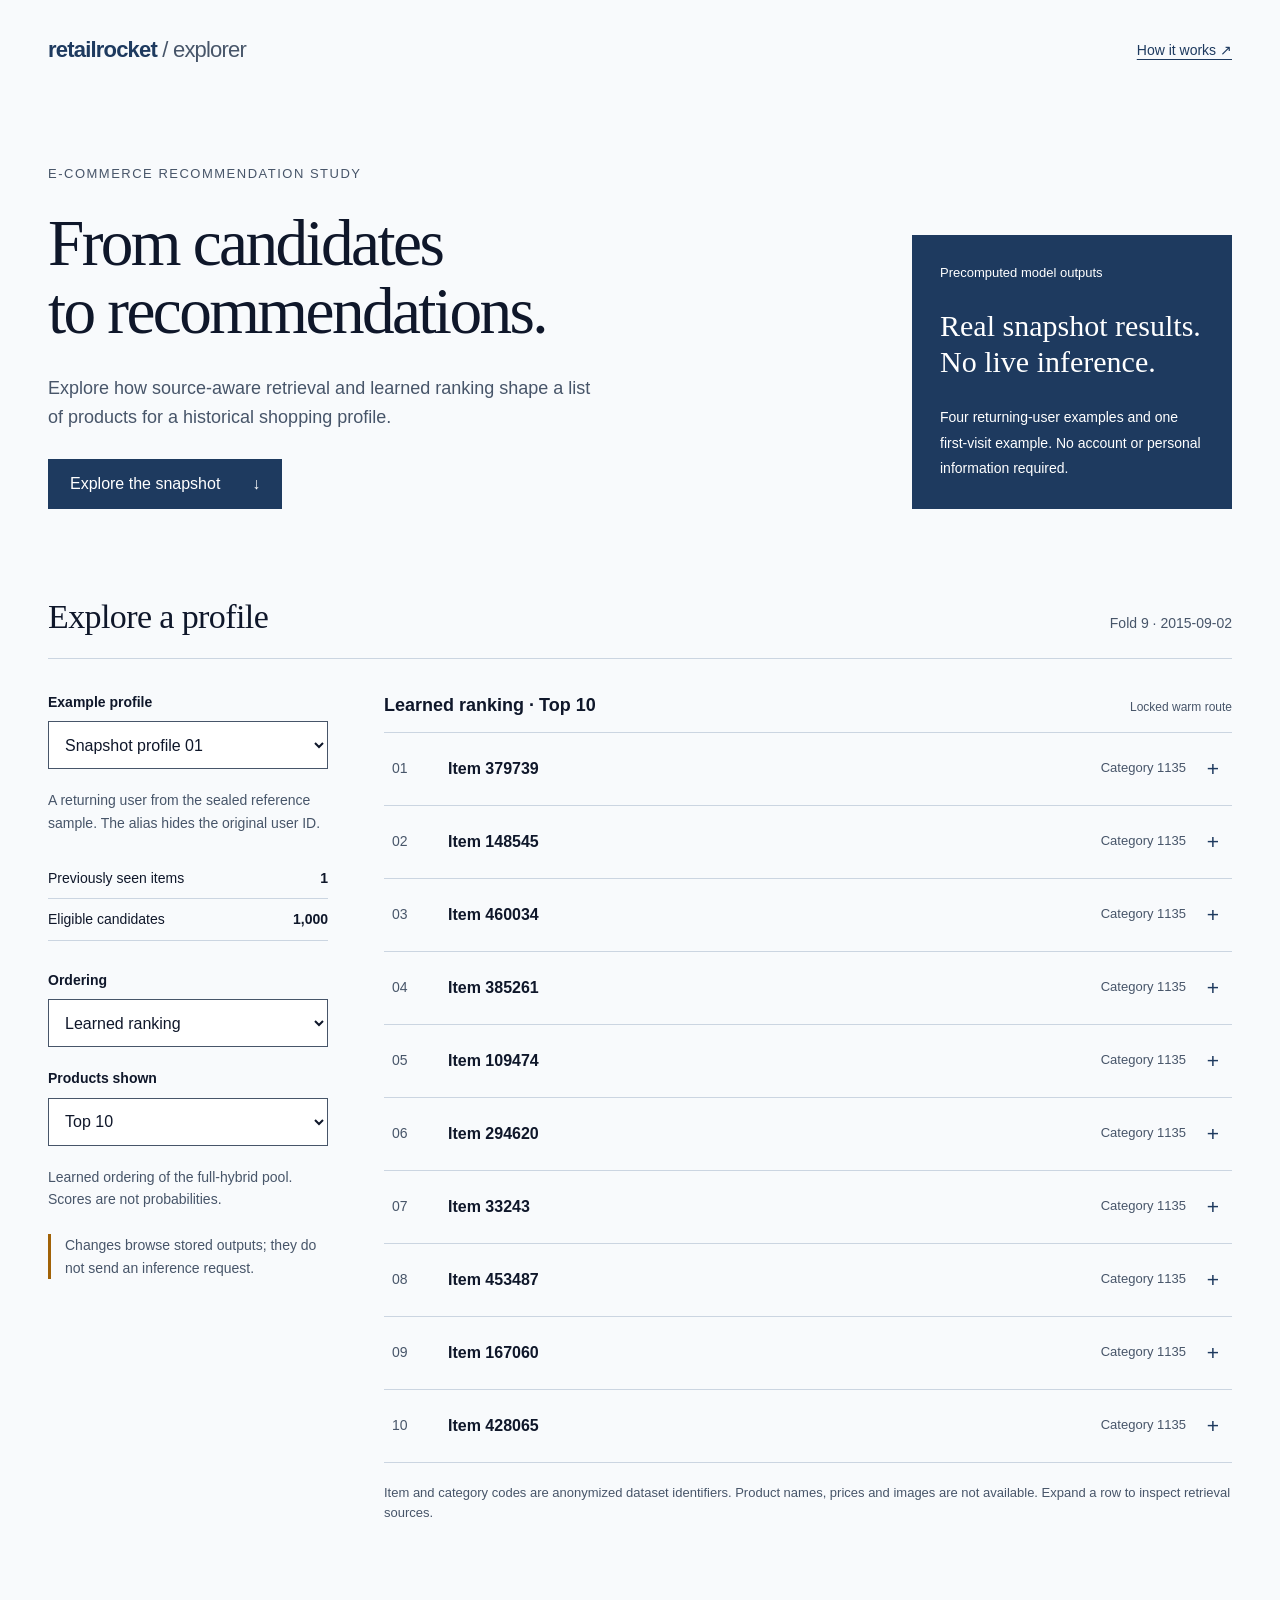
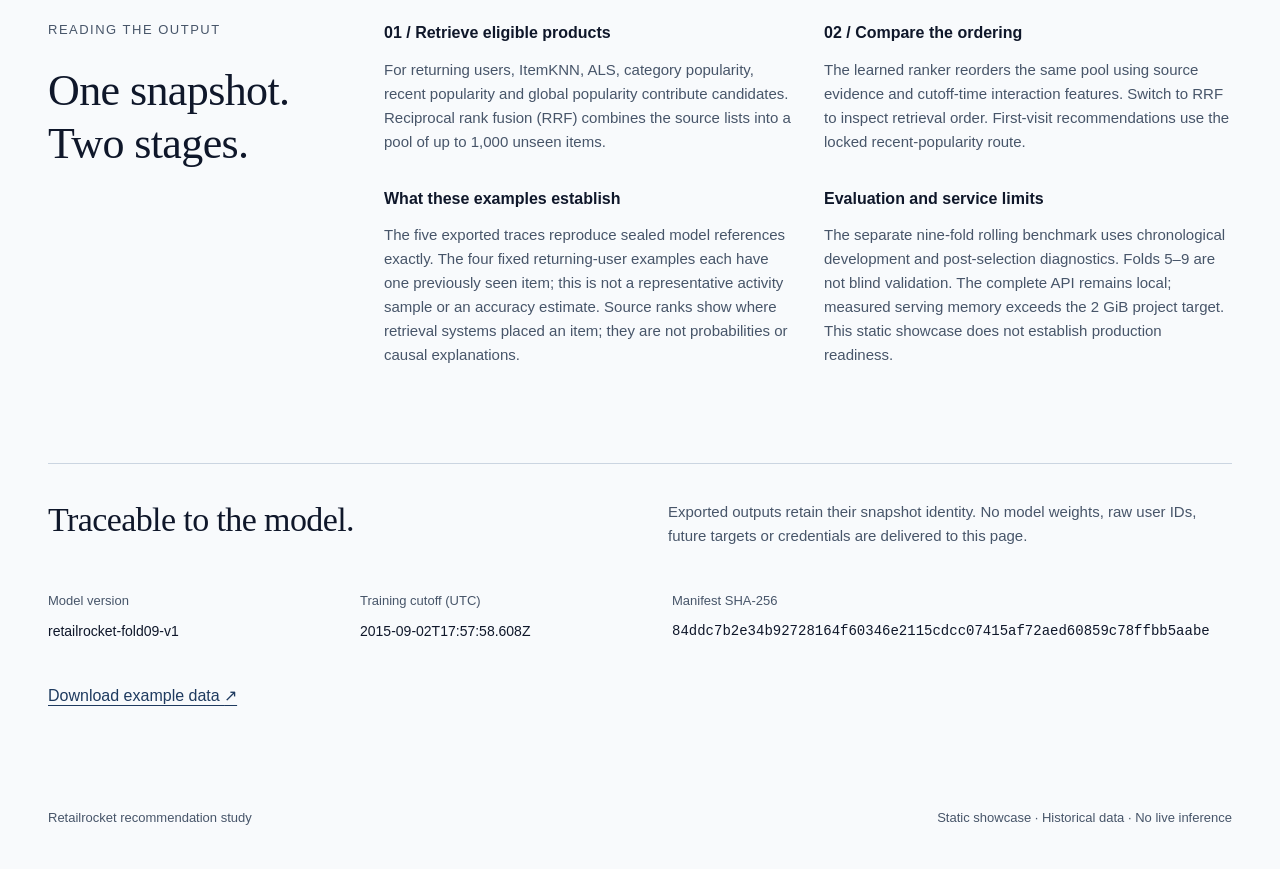
==== demo/index.html @ e58ef5b0 "feat: add local recommendation explorer" ====
<!doctype html>
<html lang="en">
<head>
  <meta charset="utf-8">
  <meta name="viewport" content="width=device-width, initial-scale=1">
  <meta name="description" content="Explore verified Retailrocket recommendation outputs, candidate sources and learned ranking on a historical model snapshot.">
  <meta name="referrer" content="no-referrer">
  <meta http-equiv="Content-Security-Policy" content="default-src 'none'; script-src 'self'; style-src 'self'; connect-src 'self'; img-src 'self'; base-uri 'none'; form-action 'none'">
  <title>Retailrocket — Recommendation explorer</title>
  <link rel="icon" href="favicon.svg" type="image/svg+xml">
  <link rel="stylesheet" href="styles.css">
  <script src="app.js" type="module"></script>
</head>
<body>
  <a class="skip" href="#explorer">Skip to explorer</a>
  <header class="masthead wrap">
    <a class="wordmark" href="./" aria-label="Retailrocket explorer home">retailrocket<span> / explorer</span></a>
    <a href="#method">How it works <span aria-hidden="true">↗</span></a>
  </header>
  <main>
    <section class="intro wrap" aria-labelledby="title">
      <div>
        <p class="eyebrow">E-commerce recommendation study</p>
        <h1 id="title">From candidates<br>to recommendations.</h1>
        <p class="lede">Explore how source-aware retrieval and learned ranking shape a list of products for a historical shopping profile.</p>
        <a class="primary" href="#explorer">Explore the snapshot <span aria-hidden="true">↓</span></a>
      </div>
      <aside class="snapshot-note" aria-label="Demo scope">
        <span class="note-label">Precomputed model outputs</span>
        <p>Real snapshot results.<br>No live inference.</p>
        <span>Four returning-user examples and one first-visit example. No account or personal information required.</span>
      </aside>
    </section>

    <section id="explorer" class="explorer wrap" aria-labelledby="explorer-title">
      <div class="section-heading"><h2 id="explorer-title">Explore a profile</h2><span id="snapshot-date">Historical snapshot</span></div>
      <noscript><p class="notice">JavaScript is needed to switch examples. These are precomputed historical outputs, not a live API. Read the methodology below or download the <a href="data/showcase_v1.json">verified example data</a>.</p></noscript>
      <p id="load-status" class="notice" role="status">Loading verified example data…</p>
      <div id="workspace" class="workspace" hidden>
        <aside class="controls">
          <label for="profile">Example profile</label>
          <select id="profile"></select>
          <p id="profile-summary" class="muted"></p>
          <dl class="profile-stats">
            <div><dt>Previously seen items</dt><dd id="history-count"></dd></div>
            <div><dt>Eligible candidates</dt><dd id="pool-count"></dd></div>
          </dl>
          <label for="ordering">Ordering</label>
          <select id="ordering"></select>
          <label for="limit">Products shown</label>
          <select id="limit"><option value="5">Top 5</option><option value="10" selected>Top 10</option><option value="20">Top 20</option></select>
          <p id="order-description" class="muted"></p>
          <p class="scope">Changes browse stored outputs; they do not send an inference request.</p>
        </aside>
        <div class="results">
          <div class="results-heading"><h3 id="results-title">Recommendations</h3><span id="route"></span></div>
          <p id="result-status" class="sr-only" role="status" aria-atomic="true"></p>
          <ol id="products" class="products" aria-label="Ordered product recommendations"></ol>
          <p class="result-footnote">Item and category codes are anonymized dataset identifiers. Product names, prices and images are not available. Expand a row to inspect retrieval sources.</p>
        </div>
      </div>
    </section>

    <section id="method" class="method wrap" aria-labelledby="method-title">
      <div><p class="eyebrow">Reading the output</p><h2 id="method-title">One snapshot.<br>Two stages.</h2></div>
      <div class="method-copy">
        <article><h3>01 / Retrieve eligible products</h3><p>For returning users, ItemKNN, ALS, category popularity, recent popularity and global popularity contribute candidates. Reciprocal rank fusion (RRF) combines the source lists into a pool of up to 1,000 unseen items.</p></article>
        <article><h3>02 / Compare the ordering</h3><p>The learned ranker reorders the same pool using source evidence and cutoff-time interaction features. Switch to RRF to inspect retrieval order. First-visit recommendations use the locked recent-popularity route.</p></article>
        <article><h3>What these examples establish</h3><p>The five exported traces reproduce sealed model references exactly. The four fixed returning-user examples each have one previously seen item; this is not a representative activity sample or an accuracy estimate. Source ranks show where retrieval systems placed an item; they are not probabilities or causal explanations.</p></article>
        <article><h3>Evaluation and service limits</h3><p>The separate nine-fold rolling benchmark uses chronological development and post-selection diagnostics. Folds 5–9 are not blind validation. The complete API remains local; measured serving memory exceeds the 2 GiB project target. This static showcase does not establish production readiness.</p></article>
      </div>
    </section>
    <section class="lineage wrap" aria-labelledby="lineage-title">
      <div><h2 id="lineage-title">Traceable to the model.</h2><p>Exported outputs retain their snapshot identity. No model weights, raw user IDs, future targets or credentials are delivered to this page.</p></div>
      <dl><div><dt>Model version</dt><dd id="model-version">See example data</dd></div><div><dt>Training cutoff (UTC)</dt><dd id="cutoff">See example data</dd></div><div><dt>Manifest SHA-256</dt><dd id="manifest" class="hash">See example data</dd></div></dl>
      <a href="data/showcase_v1.json" download>Download example data <span aria-hidden="true">↗</span></a>
    </section>
  </main>
  <footer class="wrap"><span>Retailrocket recommendation study</span><span>Static showcase · Historical data · No live inference</span></footer>
</body>
</html>
---- demo/styles.css ----
:root {
  color-scheme: light;
  --paper: #f8fafc;
  --surface: #ffffff;
  --ink: #0f172a;
  --navy: #1e3a5f;
  --muted: #475569;
  --line: #cbd5e1;
  --tint: #e9eef5;
  --accent: #a16207;
  --serif: Georgia, 'Times New Roman', serif;
  --sans: 'Segoe UI', Arial, sans-serif;
}
* { box-sizing: border-box; }
html { scroll-behavior: smooth; }
body { margin: 0; background: var(--paper); color: var(--ink); font: 16px/1.6 var(--sans); }
[hidden] { display: none !important; }
a { color: var(--navy); text-underline-offset: 4px; }
a:hover { text-decoration-thickness: 2px; }
:focus-visible { outline: 3px solid var(--accent); outline-offset: 5px; }
.wrap { width: min(1200px, calc(100% - 96px)); margin-inline: auto; }
.masthead { display: flex; align-items: center; justify-content: space-between; min-height: 100px; gap: 24px; }
.wordmark { font-weight: 700; font-size: 22px; letter-spacing: -0.8px; text-decoration: none; }
.wordmark span { color: var(--muted); font-weight: 400; }
.masthead > a:last-child { font-size: 14px; padding-block: 12px; }
.intro { display: grid; grid-template-columns: 1fr 320px; align-items: end; gap: 72px; padding-block: 64px 88px; }
.eyebrow { color: var(--muted); font-size: 13px; letter-spacing: 1.5px; text-transform: uppercase; margin: 0 0 24px; }
h1, h2, h3, p { margin-top: 0; }
h1 { font: 500 clamp(44px, 5.1vw, 70px)/1.05 var(--serif); letter-spacing: -2.6px; margin-bottom: 28px; }
.lede { max-width: 550px; font-size: 18px; color: var(--muted); margin-bottom: 28px; }
.primary { display: inline-flex; align-items: center; justify-content: space-between; min-height: 48px; gap: 32px; padding: 12px 22px; background: var(--navy); color: var(--surface); text-decoration: none; }
.primary:hover { background: var(--ink); }
.snapshot-note { padding: 28px; color: var(--surface); background: var(--navy); }
.note-label { display: block; font-size: 13px; margin-bottom: 24px; }
.snapshot-note p { font: 30px/1.2 var(--serif); margin-bottom: 24px; }
.snapshot-note > span:last-child { font-size: 14px; line-height: 1.6; }
.section-heading { display: flex; justify-content: space-between; align-items: baseline; gap: 16px; border-bottom: 1px solid var(--line); padding-bottom: 20px; }
h2 { font: 34px/1.2 var(--serif); margin-bottom: 0; letter-spacing: -0.6px; }
.section-heading > span { color: var(--muted); font-size: 14px; }
.workspace { display: grid; grid-template-columns: 280px 1fr; gap: 56px; padding-top: 32px; }
.controls label { display: block; font-weight: 600; font-size: 14px; margin-bottom: 8px; }
select { width: 100%; min-height: 48px; padding: 10px 36px 10px 12px; border: 1px solid var(--muted); background: var(--surface); color: var(--ink); font: inherit; border-radius: 0; cursor: pointer; margin-bottom: 20px; }
.muted, .scope { color: var(--muted); font-size: 14px; }
.profile-stats { margin: 24px 0 28px; }
.profile-stats div { display: flex; justify-content: space-between; gap: 16px; padding-block: 9px; border-bottom: 1px solid var(--line); font-size: 14px; }
dd { margin: 0; }
.profile-stats dd { font-weight: 600; font-variant-numeric: tabular-nums; }
.scope { border-left: 3px solid var(--accent); padding-left: 14px; margin-top: 24px; }
.results-heading { display: flex; justify-content: space-between; align-items: baseline; gap: 16px; margin-bottom: 12px; }
.results-heading h3 { font-size: 18px; font-weight: 600; margin: 0; }
.results-heading > span { font-size: 12px; color: var(--muted); }
.products { list-style: none; margin: 0; padding: 0; counter-reset: product; }
.products > li { border-top: 1px solid var(--line); }
.products > li:last-child { border-bottom: 1px solid var(--line); }
.products summary { display: grid; grid-template-columns: 40px 1fr auto 22px; gap: 16px; align-items: center; min-height: 72px; cursor: pointer; padding: 14px 8px; list-style: none; }
.products summary::-webkit-details-marker { display: none; }
.products summary:hover { background: var(--tint); }
.rank { font-size: 14px; color: var(--muted); font-variant-numeric: tabular-nums; }
.item-title { font-weight: 600; }
.category { font-size: 13px; color: var(--muted); }
.expand { color: var(--navy); font-size: 21px; text-align: center; }
details[open] .expand { transform: rotate(45deg); }
.evidence { margin: 0 8px 20px 64px; padding: 16px; background: var(--tint); font-size: 14px; }
.evidence p { margin-bottom: 10px; }
.evidence ul { margin: 0; padding-left: 20px; }
.result-footnote { color: var(--muted); font-size: 13px; margin-block: 20px 0; }
.method { display: grid; grid-template-columns: 280px 1fr; gap: 56px; padding-block: 96px; }
.method h2 { font-size: 44px; }
.method-copy { display: grid; grid-template-columns: 1fr 1fr; gap: 32px; }
.method-copy h3 { font-size: 16px; margin-bottom: 12px; }
.method-copy p { font-size: 15px; color: var(--muted); margin-bottom: 0; }
.lineage { border-top: 1px solid var(--line); padding-top: 36px; }
.lineage > div { display: grid; grid-template-columns: 1fr 1fr; gap: 56px; }
.lineage p { color: var(--muted); font-size: 15px; }
.lineage dl { display: grid; grid-template-columns: 1fr 1fr 2fr; gap: 32px; margin-block: 28px; }
.lineage dt { color: var(--muted); font-size: 13px; margin-bottom: 8px; }
.lineage dd { font-size: 14px; }
.hash { overflow-wrap: anywhere; font-family: monospace; }
.lineage > a { display: inline-block; padding-block: 12px; }
footer { display: flex; justify-content: space-between; gap: 24px; color: var(--muted); font-size: 13px; padding-block: 40px; margin-top: 48px !important; }
.notice { padding: 20px; background: var(--tint); margin-top: 24px; }
.skip { position: absolute; left: 16px; top: -100px; background: var(--surface); padding: 12px; z-index: 1; }
.skip:focus { top: 16px; }
.sr-only { position: absolute; width: 1px; height: 1px; padding: 0; margin: -1px; overflow: hidden; clip-path: inset(50%); white-space: nowrap; border: 0; }
@media (max-width: 960px) {
  .wrap { width: calc(100% - 48px); }
  .intro { grid-template-columns: 1fr 260px; gap: 32px; }
  .workspace, .method { grid-template-columns: 230px 1fr; gap: 32px; }
  .method-copy { grid-template-columns: 1fr; }
  .products summary { grid-template-columns: 28px 1fr 22px; gap: 10px; }
  .category { grid-column: 2; }
  .expand { grid-column: 3; grid-row: 1 / 3; }
  .rank { grid-row: 1 / 3; }
}
@media (max-width: 640px) {
  .wrap { width: calc(100% - 40px); }
  .masthead { min-height: 80px; gap: 12px; }
  .wordmark { font-size: 19px; }
  .wordmark span { display: none; }
  .intro { grid-template-columns: 1fr; padding-block: 36px 48px; gap: 32px; }
  h1 { font-size: clamp(35px, 8.8vw, 48px); letter-spacing: -1.4px; }
  .lede { font-size: 16px; }
  .snapshot-note { padding: 24px; }
  .snapshot-note p { font-size: 28px; }
  .section-heading { display: block; }
  .section-heading h2 { margin-bottom: 12px; }
  .workspace, .method, .lineage > div, .lineage dl { grid-template-columns: 1fr; gap: 28px; }
  .controls { display: grid; grid-template-columns: 1fr 1fr; gap: 0 16px; }
  .controls label, .controls select, .controls p, .controls dl { grid-column: 1 / -1; }
  .profile-stats { margin-block: 0 24px; }
  .scope { margin-top: 4px; }
  .method { padding-block: 56px; }
  .method h2 { font-size: 36px; }
  .lineage dl { gap: 20px; }
  .results-heading { display: block; }
  .results-heading > span { display: block; margin-top: 8px; }
  .evidence { margin-left: 8px; }
  footer { display: block; }
  footer span { display: block; margin-bottom: 8px; }
}
@media (prefers-reduced-motion: reduce) { html { scroll-behavior: auto; } }
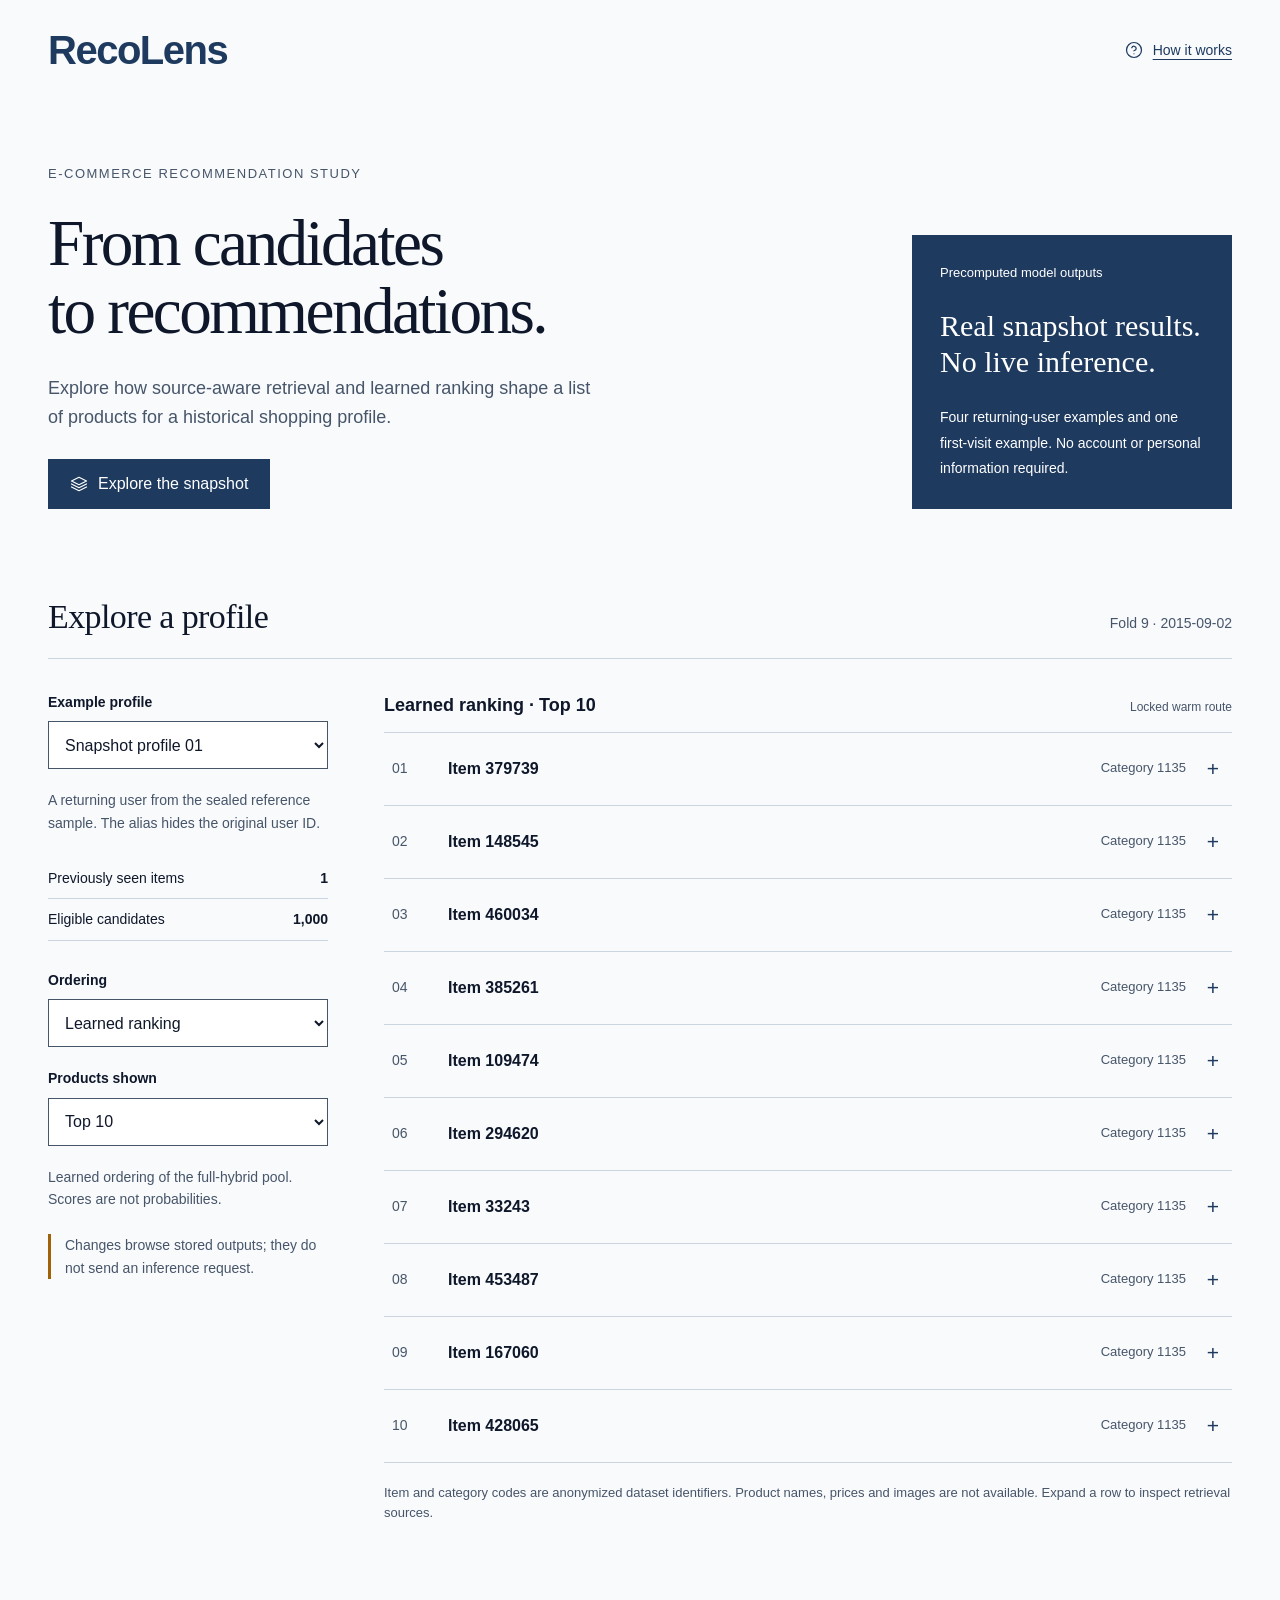
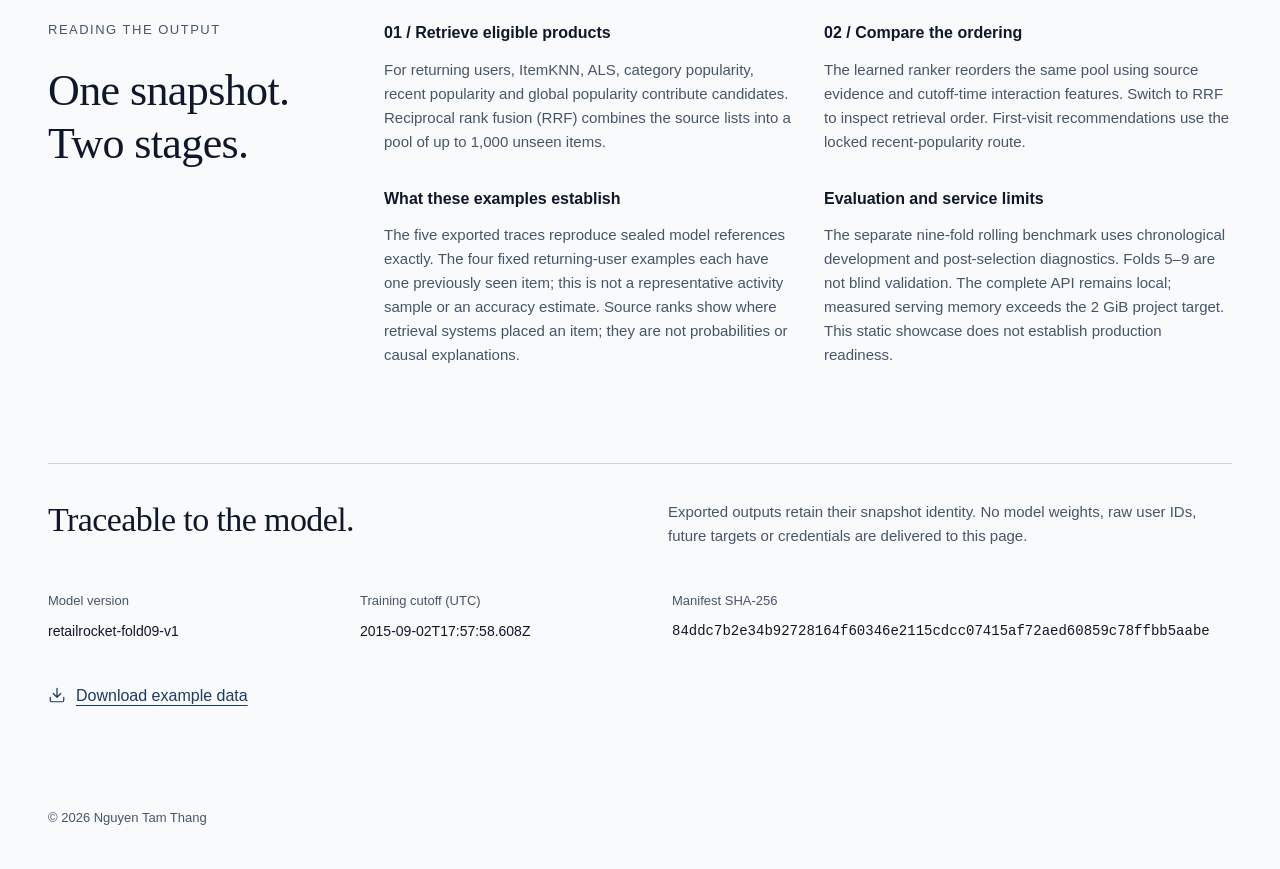
==== commit c816540c: "feat: brand snapshot explorer as RecoLens" ====
--- a/demo/index.html
+++ b/demo/index.html
@@ -3,19 +3,52 @@
 <head>
   <meta charset="utf-8">
   <meta name="viewport" content="width=device-width, initial-scale=1">
-  <meta name="description" content="Explore verified Retailrocket recommendation outputs, candidate sources and learned ranking on a historical model snapshot.">
+  <meta name="description" content="RecoLens explores verified Retailrocket recommendation outputs, candidate sources and learned ranking on a historical model snapshot.">
   <meta name="referrer" content="no-referrer">
   <meta http-equiv="Content-Security-Policy" content="default-src 'none'; script-src 'self'; style-src 'self'; connect-src 'self'; img-src 'self'; base-uri 'none'; form-action 'none'">
-  <title>Retailrocket — Recommendation explorer</title>
+  <title>RecoLens — Recommendation explorer</title>
   <link rel="icon" href="favicon.svg" type="image/svg+xml">
   <link rel="stylesheet" href="styles.css">
   <script src="app.js" type="module"></script>
 </head>
 <body>
+  <!--
+  Inline icons adapted from Lucide (https://lucide.dev).
+  ISC License
+  Copyright (c) 2026 Lucide Icons and Contributors
+  Permission to use, copy, modify, and/or distribute this software for any
+  purpose with or without fee is hereby granted, provided that the above
+  copyright notice and this permission notice appear in all copies.
+  THE SOFTWARE IS PROVIDED "AS IS" AND THE AUTHOR DISCLAIMS ALL WARRANTIES
+  WITH REGARD TO THIS SOFTWARE INCLUDING ALL IMPLIED WARRANTIES OF
+  MERCHANTABILITY AND FITNESS. IN NO EVENT SHALL THE AUTHOR BE LIABLE FOR
+  ANY SPECIAL, DIRECT, INDIRECT, OR CONSEQUENTIAL DAMAGES OR ANY DAMAGES
+  WHATSOEVER RESULTING FROM LOSS OF USE, DATA OR PROFITS, WHETHER IN AN
+  ACTION OF CONTRACT, NEGLIGENCE OR OTHER TORTIOUS ACTION, ARISING OUT OF
+  OR IN CONNECTION WITH THE USE OR PERFORMANCE OF THIS SOFTWARE.
+
+  Download and help icons derive from Feather; MIT License:
+  Copyright (c) 2013-present Cole Bemis
+  Permission is hereby granted, free of charge, to any person obtaining a copy
+  of this software and associated documentation files (the "Software"), to deal
+  in the Software without restriction, including without limitation the rights
+  to use, copy, modify, merge, publish, distribute, sublicense, and/or sell
+  copies of the Software, and to permit persons to whom the Software is
+  furnished to do so, subject to the following conditions:
+  The above copyright notice and this permission notice shall be included in all
+  copies or substantial portions of the Software.
+  THE SOFTWARE IS PROVIDED "AS IS", WITHOUT WARRANTY OF ANY KIND, EXPRESS OR
+  IMPLIED, INCLUDING BUT NOT LIMITED TO THE WARRANTIES OF MERCHANTABILITY,
+  FITNESS FOR A PARTICULAR PURPOSE AND NONINFRINGEMENT. IN NO EVENT SHALL THE
+  AUTHORS OR COPYRIGHT HOLDERS BE LIABLE FOR ANY CLAIM, DAMAGES OR OTHER
+  LIABILITY, WHETHER IN AN ACTION OF CONTRACT, TORT OR OTHERWISE, ARISING FROM,
+  OUT OF OR IN CONNECTION WITH THE SOFTWARE OR THE USE OR OTHER DEALINGS IN THE
+  SOFTWARE.
+  -->
   <a class="skip" href="#explorer">Skip to explorer</a>
   <header class="masthead wrap">
-    <a class="wordmark" href="./" aria-label="Retailrocket explorer home">retailrocket<span> / explorer</span></a>
-    <a href="#method">How it works <span aria-hidden="true">↗</span></a>
+    <a class="wordmark" href="./" aria-label="RecoLens home">RecoLens</a>
+    <a class="icon-link" href="#method"><svg class="icon" viewBox="0 0 24 24" aria-hidden="true" focusable="false"><circle cx="12" cy="12" r="10"/><path d="M9.09 9a3 3 0 0 1 5.83 1c0 2-3 3-3 3M12 17h.01"/></svg>How it works</a>
   </header>
   <main>
     <section class="intro wrap" aria-labelledby="title">
@@ -23,7 +56,7 @@
         <p class="eyebrow">E-commerce recommendation study</p>
         <h1 id="title">From candidates<br>to recommendations.</h1>
         <p class="lede">Explore how source-aware retrieval and learned ranking shape a list of products for a historical shopping profile.</p>
-        <a class="primary" href="#explorer">Explore the snapshot <span aria-hidden="true">↓</span></a>
+        <a class="primary" href="#explorer"><svg class="icon" viewBox="0 0 24 24" aria-hidden="true" focusable="false"><path d="m12 3 10 5-10 5L2 8Z"/><path d="m2 12 10 5 10-5M2 16l10 5 10-5"/></svg>Explore the snapshot</a>
       </div>
       <aside class="snapshot-note" aria-label="Demo scope">
         <span class="note-label">Precomputed model outputs</span>
@@ -73,9 +106,9 @@
     <section class="lineage wrap" aria-labelledby="lineage-title">
       <div><h2 id="lineage-title">Traceable to the model.</h2><p>Exported outputs retain their snapshot identity. No model weights, raw user IDs, future targets or credentials are delivered to this page.</p></div>
       <dl><div><dt>Model version</dt><dd id="model-version">See example data</dd></div><div><dt>Training cutoff (UTC)</dt><dd id="cutoff">See example data</dd></div><div><dt>Manifest SHA-256</dt><dd id="manifest" class="hash">See example data</dd></div></dl>
-      <a href="data/showcase_v1.json" download>Download example data <span aria-hidden="true">↗</span></a>
+      <a class="icon-link" href="data/showcase_v1.json" download><svg class="icon" viewBox="0 0 24 24" aria-hidden="true" focusable="false"><path d="M21 15v4a2 2 0 0 1-2 2H5a2 2 0 0 1-2-2v-4M7 10l5 5 5-5M12 15V3"/></svg>Download example data</a>
     </section>
   </main>
-  <footer class="wrap"><span>Retailrocket recommendation study</span><span>Static showcase · Historical data · No live inference</span></footer>
+  <footer class="wrap"><span>© 2026 Nguyen Tam Thang</span></footer>
 </body>
 </html>
--- a/demo/styles.css
+++ b/demo/styles.css
@@ -17,18 +17,19 @@
 [hidden] { display: none !important; }
 a { color: var(--navy); text-underline-offset: 4px; }
 a:hover { text-decoration-thickness: 2px; }
+.icon-link { display: inline-flex; align-items: center; gap: 10px; }
+.icon { width: 18px; height: 18px; flex: none; fill: none; stroke: currentColor; stroke-width: 1.65; stroke-linecap: round; stroke-linejoin: round; }
 :focus-visible { outline: 3px solid var(--accent); outline-offset: 5px; }
 .wrap { width: min(1200px, calc(100% - 96px)); margin-inline: auto; }
 .masthead { display: flex; align-items: center; justify-content: space-between; min-height: 100px; gap: 24px; }
-.wordmark { font-weight: 700; font-size: 22px; letter-spacing: -0.8px; text-decoration: none; }
-.wordmark span { color: var(--muted); font-weight: 400; }
+.wordmark { color: var(--navy); font-weight: 600; font-size: 40px; line-height: 1; letter-spacing: -1.5px; text-decoration: none; }
 .masthead > a:last-child { font-size: 14px; padding-block: 12px; }
 .intro { display: grid; grid-template-columns: 1fr 320px; align-items: end; gap: 72px; padding-block: 64px 88px; }
 .eyebrow { color: var(--muted); font-size: 13px; letter-spacing: 1.5px; text-transform: uppercase; margin: 0 0 24px; }
 h1, h2, h3, p { margin-top: 0; }
 h1 { font: 500 clamp(44px, 5.1vw, 70px)/1.05 var(--serif); letter-spacing: -2.6px; margin-bottom: 28px; }
 .lede { max-width: 550px; font-size: 18px; color: var(--muted); margin-bottom: 28px; }
-.primary { display: inline-flex; align-items: center; justify-content: space-between; min-height: 48px; gap: 32px; padding: 12px 22px; background: var(--navy); color: var(--surface); text-decoration: none; }
+.primary { display: inline-flex; align-items: center; justify-content: center; min-height: 48px; gap: 10px; padding: 12px 22px; background: var(--navy); color: var(--surface); text-decoration: none; }
 .primary:hover { background: var(--ink); }
 .snapshot-note { padding: 28px; color: var(--surface); background: var(--navy); }
 .note-label { display: block; font-size: 13px; margin-bottom: 24px; }
@@ -76,7 +77,7 @@
 .lineage dt { color: var(--muted); font-size: 13px; margin-bottom: 8px; }
 .lineage dd { font-size: 14px; }
 .hash { overflow-wrap: anywhere; font-family: monospace; }
-.lineage > a { display: inline-block; padding-block: 12px; }
+.lineage > a { display: inline-flex; padding-block: 12px; }
 footer { display: flex; justify-content: space-between; gap: 24px; color: var(--muted); font-size: 13px; padding-block: 40px; margin-top: 48px !important; }
 .notice { padding: 20px; background: var(--tint); margin-top: 24px; }
 .skip { position: absolute; left: 16px; top: -100px; background: var(--surface); padding: 12px; z-index: 1; }
@@ -95,8 +96,7 @@
 @media (max-width: 640px) {
   .wrap { width: calc(100% - 40px); }
   .masthead { min-height: 80px; gap: 12px; }
-  .wordmark { font-size: 19px; }
-  .wordmark span { display: none; }
+  .wordmark { font-size: 32px; }
   .intro { grid-template-columns: 1fr; padding-block: 36px 48px; gap: 32px; }
   h1 { font-size: clamp(35px, 8.8vw, 48px); letter-spacing: -1.4px; }
   .lede { font-size: 16px; }
